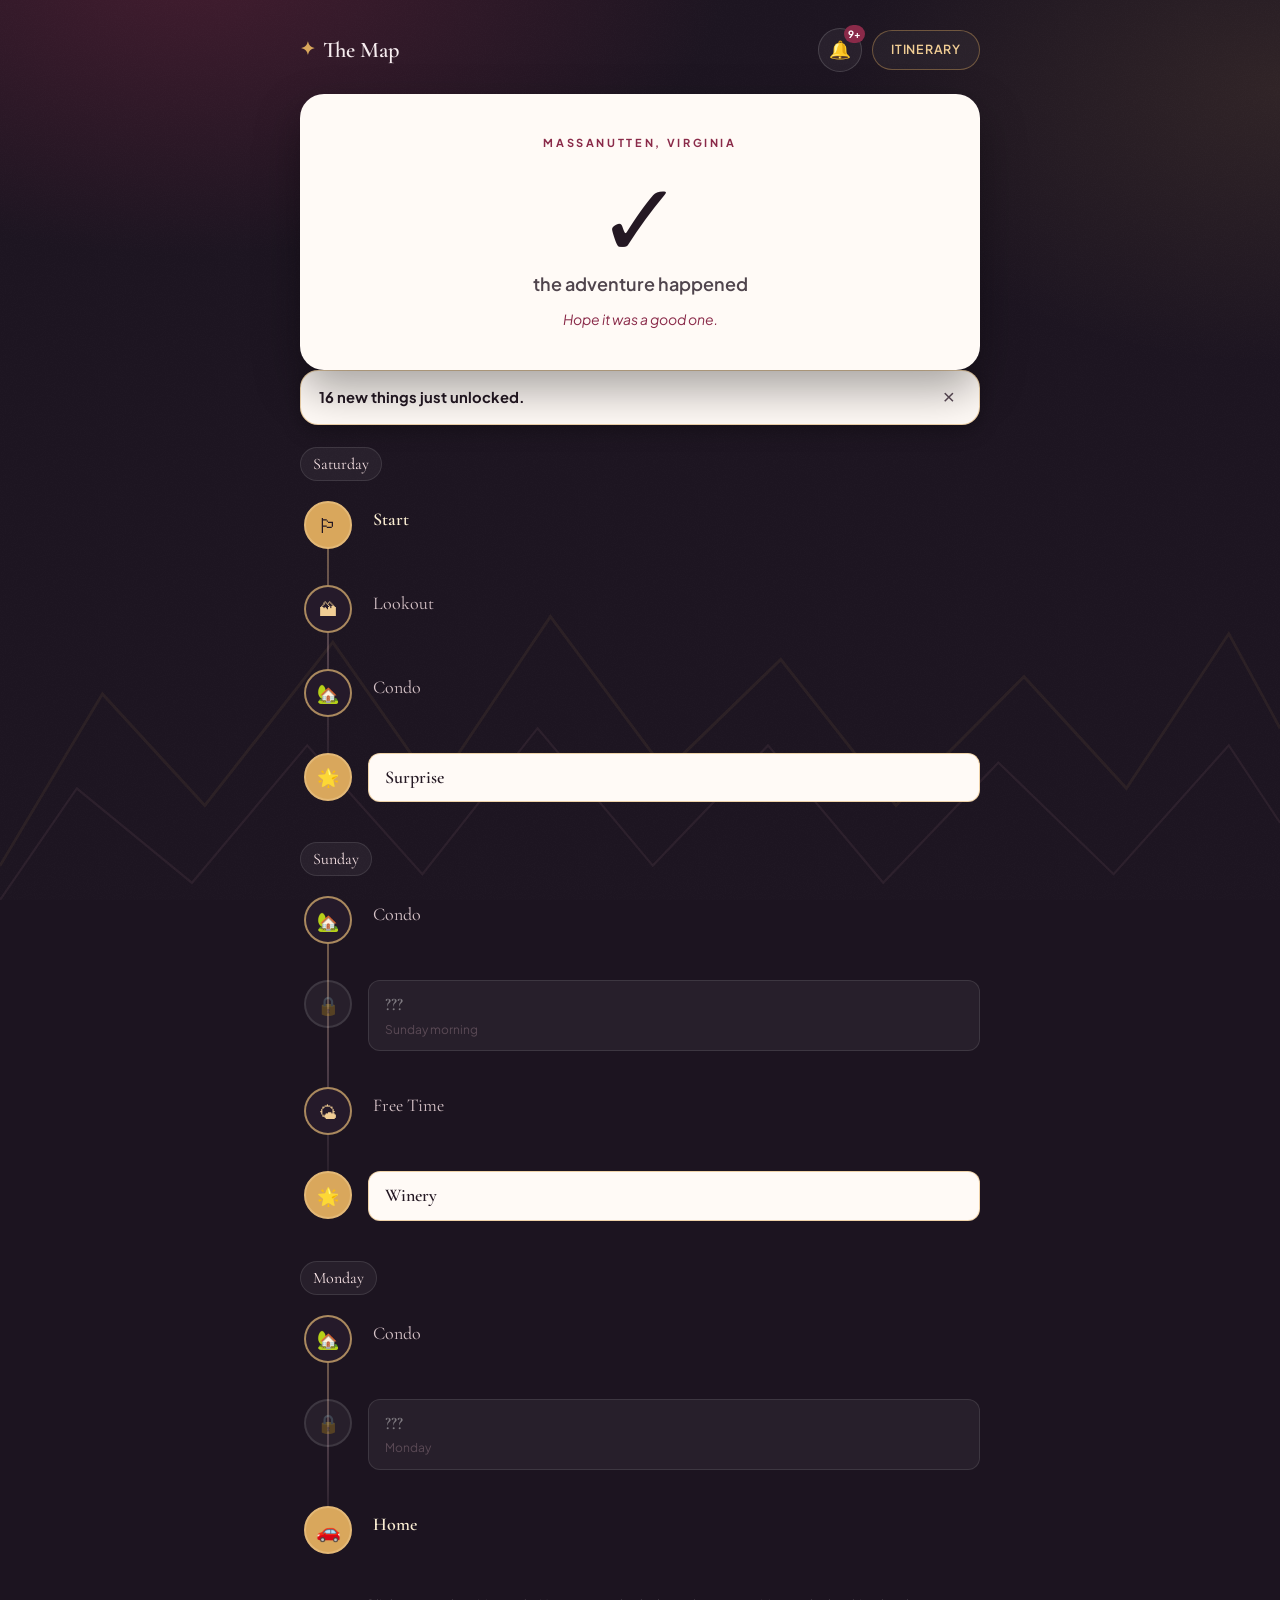
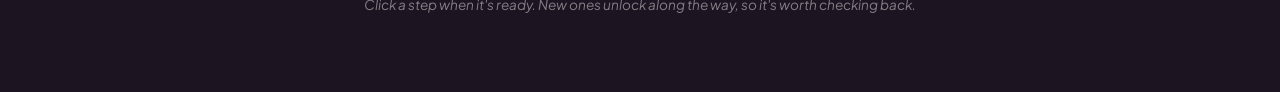
==== index.html @ 8932f774 "init" ====
<!DOCTYPE html>
<html lang="en">
<head>
<meta charset="UTF-8" />
<meta name="viewport" content="width=device-width, initial-scale=1.0" />
<title>Massanutten — The Map</title>
<meta name="description" content="A little adventure, planned just for us." />

<!--
  The map below is built with Tailwind-style utility classes (see
  tailwind-lite.css for why this is a hand-compiled static file
  rather than the Tailwind CDN script — short version: no external
  runtime dependency on a site that has to work the moment he opens
  it, offline or on bad hotel wifi).
-->
<link rel="stylesheet" href="tailwind-lite.css" />
<link rel="stylesheet" href="styles.css" />
</head>
<body class="font-sans">

  <!-- subtle low-opacity mountain line-art watermark, purely decorative -->
  <div class="fixed inset-x-0 bottom-0 h-[42vh] pointer-events-none opacity-[0.08] z-0" aria-hidden="true">
    <svg viewBox="0 0 1000 220" preserveAspectRatio="none" class="w-full h-full">
      <polyline points="0,200 80,100 160,165 260,70 340,155 430,55 520,145 610,80 700,165 800,90 880,155 960,65 1000,120" fill="none" stroke="#D9A75C" stroke-width="2"/>
      <polyline points="0,220 60,155 150,210 240,130 330,205 420,120 510,200 600,130 690,210 780,140 870,205 960,130 1000,175" fill="none" stroke="#E2A2AD" stroke-width="1.5"/>
    </svg>
  </div>

  <div class="wrap">

    <div class="topbar">
      <div class="brand"><span class="compass">✦</span> The Map</div>
      <div class="topbar-actions">
        <button class="notif-bell" id="notif-bell" type="button" aria-label="New letters">
          🔔<span class="notif-bell-count hidden" id="notif-bell-count">0</span>
        </button>
        <a href="itinerary.html" class="nav-link" id="itin-nav-link">Itinerary</a>
      </div>
    </div>

    <!-- Countdown header -->
    <div class="relative z-10 rounded-3xl bg-card text-ink shadow-[0_20px_45px_rgba(0,0,0,0.35)] px-6 py-8 sm:px-10 sm:py-10 mb-8 text-center">
      <div class="text-[11px] font-bold uppercase tracking-[0.24em] text-wine-500">Massanutten, Virginia</div>
      <div class="font-sans font-extrabold leading-none text-ink mt-3 text-[5.5rem] sm:text-[6.5rem]" id="countdown-number">—</div>
      <div class="text-base sm:text-lg font-semibold text-ink/80 mt-1" id="countdown-label">days</div>
      <div class="text-sm text-wine-500 italic mt-3" id="countdown-sub"></div>
    </div>

    <!-- one-time "something new unlocked" banner -->
    <div class="notif-banner hidden" id="notif-banner" role="button" tabindex="0">
      <span class="notif-banner-text" id="notif-banner-text"></span>
      <button class="notif-banner-close" id="notif-banner-close" type="button" aria-label="Dismiss">&times;</button>
    </div>

    <!-- optional, opt-in browser notifications -- only ever shown after he's already opened something -->
    <div class="notif-prompt hidden" id="notif-prompt">
      <span>Want a nudge when something new unlocks?</span>
      <span class="notif-prompt-actions">
        <button class="notif-enable-btn" id="notif-enable-btn" type="button">Turn on</button>
        <button class="notif-dismiss-btn" id="notif-dismiss-btn" type="button">No thanks</button>
      </span>
    </div>

    <!-- Vertical adventure timeline, rendered by app.js -->
    <div id="map-container" class="relative z-10">
      <!-- rendered by app.js -->
    </div>

    <p class="footer-note">Click a step when it's ready. New ones unlock along the way, so it's worth checking back.</p>

  </div>

  <div class="modal-overlay" id="modal-overlay">
    <div class="letter-card" id="letter-card"></div>
  </div>

  <script src="config.js"></script>
  <script src="app.js"></script>
  <script>
    // reflect itinerary lock state on the nav link
    document.addEventListener("DOMContentLoaded", function () {
      var link = document.getElementById("itin-nav-link");
      var now = new Date();
      var params = new URLSearchParams(window.location.search);
      var sim = params.get("simDate");
      if (sim) { var d = new Date(sim); if (!isNaN(d.getTime())) now = d; }
      if (now < new Date(CONFIG.itinerary.unlocksAt)) {
        link.classList.add("disabled");
        link.setAttribute("aria-disabled", "true");
      }
    });
  </script>
</body>
</html>
---- styles.css ----
/* ============================================================
   MASSANUTTEN ADVENTURE — STYLES
   Dark romantic canvas + crisp white cards. The vertical timeline
   itself is built with Tailwind utility classes (see app.js /
   index.html); this file covers everything Tailwind's CDN build
   doesn't reach: fonts, the page canvas, the letter modal, and the
   itinerary page.
   ============================================================ */

@import url('https://fonts.googleapis.com/css2?family=Cormorant+Garamond:ital,wght@0,500;0,600;0,700;1,500&family=Plus+Jakarta+Sans:wght@400;500;600;700;800&display=swap');

:root {
  /* canvas */
  --canvas: #1c1420;
  --canvas-soft: #251a2a;
  --canvas-line: rgba(255,255,255,0.09);

  /* cards */
  --card: #fffaf6;
  --card-dim: #f6ece6;
  --ink: #241823;
  --ink-soft: #5b4a56;

  /* accents */
  --wine: #8a2a49;
  --wine-dk: #5e1c33;
  --rose: #e2a2ad;
  --gold: #d9a75c;
  --gold-soft: #f0cd94;

  --shadow-soft: 0 6px 20px rgba(0,0,0,0.28);
  --shadow-lift: 0 18px 40px rgba(0,0,0,0.45);
  --radius-md: 14px;
  --radius-lg: 20px;
  --serif-display: 'Cormorant Garamond', Georgia, serif;
  --sans-body: 'Plus Jakarta Sans', -apple-system, BlinkMacSystemFont, 'Segoe UI', sans-serif;
}

* { box-sizing: border-box; }
html { scroll-behavior: smooth; }

body {
  margin: 0;
  min-height: 100vh;
  font-family: var(--sans-body);
  color: #efe6ea;
  background:
    radial-gradient(ellipse 900px 500px at 15% -5%, rgba(138,42,73,0.35), transparent 60%),
    radial-gradient(ellipse 800px 500px at 100% 10%, rgba(217,167,92,0.10), transparent 55%),
    var(--canvas);
  background-attachment: fixed;
  line-height: 1.55;
  -webkit-font-smoothing: antialiased;
}

/* faint grain, works fine over a dark canvas too */
body::before {
  content: "";
  position: fixed;
  inset: 0;
  pointer-events: none;
  z-index: 0;
  opacity: 0.5;
  background-image:
    url("data:image/svg+xml,%3Csvg xmlns='http://www.w3.org/2000/svg' width='120' height='120'%3E%3Cfilter id='n'%3E%3CfeTurbulence type='fractalNoise' baseFrequency='0.9' numOctaves='2' stitchTiles='stitch'/%3E%3CfeColorMatrix type='saturate' values='0'/%3E%3C/filter%3E%3Crect width='100%25' height='100%25' filter='url(%23n)' opacity='0.05'/%3E%3C/svg%3E");
}

.wrap {
  position: relative;
  z-index: 1;
  max-width: 720px;
  margin: 0 auto;
  padding: 28px 20px 64px;
}

h1, h2, h3, h4 {
  font-family: var(--serif-display);
  margin: 0 0 0.4em;
  font-weight: 600;
  letter-spacing: 0.01em;
}

a { color: var(--gold); }

/* ---------------- TOP BAR ---------------- */
.topbar {
  display: flex;
  align-items: center;
  justify-content: space-between;
  gap: 12px;
  margin-bottom: 22px;
  flex-wrap: wrap;
}

.brand {
  font-family: var(--serif-display);
  font-size: 1.4rem;
  font-weight: 600;
  color: #f6ecef;
  display: flex;
  align-items: center;
  gap: 8px;
}
.brand .compass { font-size: 1.1rem; color: var(--gold); }

.topbar-actions {
  display: flex;
  align-items: center;
  gap: 10px;
}

/* ---------------- NOTIFICATIONS ---------------- */
.notif-bell {
  position: relative;
  width: 44px;
  height: 44px;
  border-radius: 999px;
  border: 1px solid rgba(255,255,255,0.15);
  background: rgba(255,255,255,0.05);
  color: #f7e2e5;
  font-size: 1.1rem;
  display: flex;
  align-items: center;
  justify-content: center;
  cursor: pointer;
  transition: background 0.2s ease, transform 0.15s ease;
}
.notif-bell:hover { background: rgba(255,255,255,0.12); }
.notif-bell:active { transform: scale(0.94); }

.notif-bell-count {
  position: absolute;
  top: -4px;
  right: -4px;
  min-width: 18px;
  height: 18px;
  padding: 0 4px;
  border-radius: 999px;
  background: var(--wine);
  color: #fff;
  font-size: 10px;
  font-weight: 700;
  font-family: var(--sans-body);
  display: flex;
  align-items: center;
  justify-content: center;
}
.notif-bell-count.hidden { display: none; }

.notif-banner {
  display: flex;
  align-items: center;
  justify-content: space-between;
  gap: 14px;
  border-radius: 18px;
  border: 1px solid rgba(217,167,92,0.5);
  background: var(--card);
  color: var(--ink);
  padding: 14px 18px;
  margin-bottom: 22px;
  cursor: pointer;
  box-shadow: var(--shadow-soft);
  transition: transform 0.15s ease;
}
.notif-banner:hover { transform: translateY(-1px); }
.notif-banner.hidden { display: none; }

.notif-banner-text { font-size: 0.92rem; font-weight: 700; }

.notif-banner-close {
  background: none;
  border: none;
  font-size: 1.3rem;
  color: var(--ink-soft);
  cursor: pointer;
  line-height: 1;
  padding: 2px 6px;
  flex-shrink: 0;
}
.notif-banner-close:hover { color: var(--ink); }

.notif-prompt {
  display: flex;
  align-items: center;
  justify-content: space-between;
  gap: 12px;
  flex-wrap: wrap;
  font-size: 0.78rem;
  color: rgba(247,226,229,0.7);
  border: 1px solid rgba(255,255,255,0.1);
  border-radius: 999px;
  padding: 9px 18px;
  margin-bottom: 22px;
}
.notif-prompt.hidden { display: none; }

.notif-prompt-actions { display: flex; gap: 14px; }
.notif-prompt-actions button {
  background: none;
  border: none;
  cursor: pointer;
  font-family: var(--sans-body);
  font-weight: 700;
  font-size: 0.78rem;
  padding: 0;
}
.notif-enable-btn { color: var(--gold); }
.notif-enable-btn:hover { color: var(--gold-soft); }
.notif-dismiss-btn { color: rgba(247,226,229,0.5); }
.notif-dismiss-btn:hover { color: rgba(247,226,229,0.8); }

.new-badge {
  display: inline-block;
  font-size: 9px;
  font-weight: 800;
  letter-spacing: 0.06em;
  color: #fff;
  background: var(--wine);
  padding: 2px 7px;
  border-radius: 999px;
  margin-left: 6px;
  vertical-align: middle;
  transform: translateY(-1px);
}

.locked-caps {
  display: block;
  font-weight: 800;
  letter-spacing: 0.08em;
  text-transform: uppercase;
  color: var(--wine);
  font-size: 0.78rem;
  margin-bottom: 6px;
}

.nav-link {
  font-family: var(--sans-body);
  font-size: 0.78rem;
  font-weight: 600;
  letter-spacing: 0.06em;
  text-transform: uppercase;
  text-decoration: none;
  color: var(--gold-soft);
  border: 1px solid rgba(217,167,92,0.4);
  padding: 9px 18px;
  border-radius: 999px;
  transition: all 0.2s ease;
  background: rgba(255,255,255,0.04);
}
.nav-link:hover { background: var(--gold); color: var(--ink); border-color: var(--gold); }
.nav-link.disabled {
  opacity: 0.4;
  pointer-events: none;
  border-color: rgba(255,255,255,0.15);
  color: rgba(255,255,255,0.4);
}

/* ---------------- FOOTER NOTE ---------------- */
.footer-note {
  text-align: center;
  font-size: 0.85rem;
  color: rgba(239,230,234,0.5);
  margin-top: 36px;
  font-style: italic;
}

/* ---------------- LETTER MODAL ---------------- */
.modal-overlay {
  position: fixed;
  inset: 0;
  background: rgba(15, 9, 14, 0.72);
  backdrop-filter: blur(2px);
  display: flex;
  align-items: center;
  justify-content: center;
  padding: 20px;
  z-index: 50;
  opacity: 0;
  pointer-events: none;
  transition: opacity 0.25s ease;
}
.modal-overlay.active { opacity: 1; pointer-events: auto; }

.letter-card {
  background: var(--card);
  border-radius: var(--radius-lg);
  max-width: 540px;
  width: 100%;
  max-height: 85vh;
  overflow-y: auto;
  padding: 34px 30px;
  box-shadow: var(--shadow-lift);
  position: relative;
  transform: translateY(18px) scale(0.98);
  transition: transform 0.3s cubic-bezier(.2,.9,.3,1.1);
  color: var(--ink);
}
.modal-overlay.active .letter-card { transform: translateY(0) scale(1); }

.letter-close {
  position: absolute;
  top: 14px;
  right: 16px;
  background: rgba(36,24,35,0.06);
  border: none;
  width: 32px;
  height: 32px;
  border-radius: 50%;
  font-size: 1.3rem;
  color: var(--ink-soft);
  cursor: pointer;
  line-height: 1;
  display: flex;
  align-items: center;
  justify-content: center;
  transition: background 0.15s ease, color 0.15s ease;
}
.letter-close:hover { background: var(--wine); color: #fff; }

.letter-kicker {
  text-transform: uppercase;
  font-size: 0.72rem;
  font-weight: 700;
  letter-spacing: 0.14em;
  color: var(--wine);
  margin-bottom: 8px;
}
.letter-title {
  font-size: 1.75rem;
  margin-bottom: 18px;
  color: var(--ink);
}
.letter-body p {
  margin: 0 0 1em;
  font-size: 1.03rem;
  color: #3a2c37;
}
.letter-body p:last-child { margin-bottom: 0; }

/* decision styling */
.decision-flag {
  display: inline-block;
  background: var(--wine);
  color: #fdf1f3;
  font-size: 0.7rem;
  font-weight: 700;
  letter-spacing: 0.12em;
  padding: 5px 14px;
  border-radius: 999px;
  margin-bottom: 14px;
}
.deadline-line {
  font-size: 0.88rem;
  color: var(--wine);
  margin-bottom: 18px;
  font-weight: 700;
}
.deadline-line.expired { color: var(--ink-soft); }

.choice-row {
  display: flex;
  gap: 14px;
  margin: 20px 0 6px;
  flex-wrap: wrap;
}
.choice-btn {
  flex: 1;
  min-width: 120px;
  font-family: var(--serif-display);
  font-weight: 600;
  font-size: 1.2rem;
  letter-spacing: 0.05em;
  padding: 18px 10px;
  border: 2px solid var(--wine);
  background: transparent;
  color: var(--wine);
  border-radius: var(--radius-md);
  cursor: pointer;
  transition: transform 0.12s ease, box-shadow 0.12s ease, background 0.2s ease, color 0.2s ease;
}
.choice-btn:hover { background: var(--wine); color: #fff; transform: translateY(-2px); box-shadow: 0 10px 22px rgba(0,0,0,0.28); }
.choice-btn:active { transform: translateY(0) scale(0.96); box-shadow: 0 4px 10px rgba(0,0,0,0.22); }

.locked-choice-box {
  margin-top: 18px;
  padding: 16px 18px;
  background: rgba(217,167,92,0.14);
  border: 1px solid var(--gold);
  border-radius: var(--radius-md);
  font-size: 0.95rem;
  color: #3a2c37;
}
.locked-choice-box strong { color: var(--wine); }

.useless-stamp {
  display: inline-block;
  transform: rotate(-4deg);
  border: 2px solid var(--ink-soft);
  color: var(--ink-soft);
  padding: 4px 10px;
  font-size: 0.7rem;
  font-weight: 700;
  letter-spacing: 0.12em;
  text-transform: uppercase;
  border-radius: 6px;
  margin-bottom: 14px;
}

/* ---------------- ITINERARY PAGE ---------------- */
.itin-lock-screen {
  text-align: center;
  padding: 60px 24px;
  background: var(--card);
  color: var(--ink);
  border-radius: var(--radius-lg);
  box-shadow: var(--shadow-soft);
}
.itin-lock-screen h2 { color: var(--ink); }
.itin-lock-screen p { color: var(--ink-soft); }
.itin-lock-screen .icon { font-size: 2.2rem; margin-bottom: 10px; }

.day-block {
  margin-bottom: 24px;
  background: var(--card);
  border-radius: var(--radius-lg);
  padding: 22px 22px 8px;
  box-shadow: var(--shadow-soft);
}
.day-block h3 {
  display: flex;
  align-items: baseline;
  gap: 10px;
  margin-bottom: 14px;
  color: var(--ink);
}
.day-block h3 .date-sub {
  font-family: var(--sans-body);
  font-size: 0.75rem;
  font-weight: 700;
  color: var(--wine);
  letter-spacing: 0.08em;
  text-transform: uppercase;
}

.itin-item {
  display: flex;
  align-items: flex-start;
  gap: 12px;
  padding: 13px 4px;
  border-bottom: 1px solid rgba(36,24,35,0.08);
}
.itin-item:last-child { border-bottom: none; }

.itin-icon {
  width: 26px;
  flex-shrink: 0;
  text-align: center;
  font-size: 1.05rem;
  margin-top: 2px;
}

.itin-text .itin-label {
  font-weight: 700;
  color: var(--ink);
}
.itin-text .itin-detail {
  font-size: 0.89rem;
  color: var(--ink-soft);
  margin-top: 2px;
}
.itin-item.locked .itin-label { color: var(--ink-soft); }
.itin-item.locked .itin-detail { font-style: italic; }
.itin-item.chosen .itin-label { color: var(--wine); }
.itin-item.revealed .itin-label { color: var(--wine-dk); }
.itin-item.completed .itin-label { color: #3d6b4f; }
.itin-item.completed { opacity: 0.85; }

.chip {
  font-size: 0.64rem;
  font-weight: 700;
  letter-spacing: 0.08em;
  text-transform: uppercase;
  padding: 2px 9px;
  border-radius: 999px;
  margin-left: 8px;
  vertical-align: middle;
}
.chip.locked { background: rgba(91,74,86,0.14); color: var(--ink-soft); }
.chip.chosen { background: rgba(138,42,73,0.12); color: var(--wine); }
.chip.revealed { background: rgba(94,28,51,0.14); color: var(--wine-dk); }
.chip.completed { background: rgba(61,107,79,0.14); color: #3d6b4f; }

/* ---------------- ADMIN PANEL ---------------- */
.admin-panel {
  margin-top: 40px;
  padding: 16px 18px;
  background: rgba(0,0,0,0.35);
  color: #f0e6ea;
  border: 1px solid rgba(255,255,255,0.1);
  border-radius: var(--radius-md);
  font-family: monospace;
  font-size: 0.8rem;
  white-space: pre-wrap;
}
.admin-panel h4 { color: var(--gold-soft); margin-bottom: 8px; }

/* ---------------- RESPONSIVE ---------------- */
@media (max-width: 640px) {
  .letter-card { padding: 28px 20px; }
}
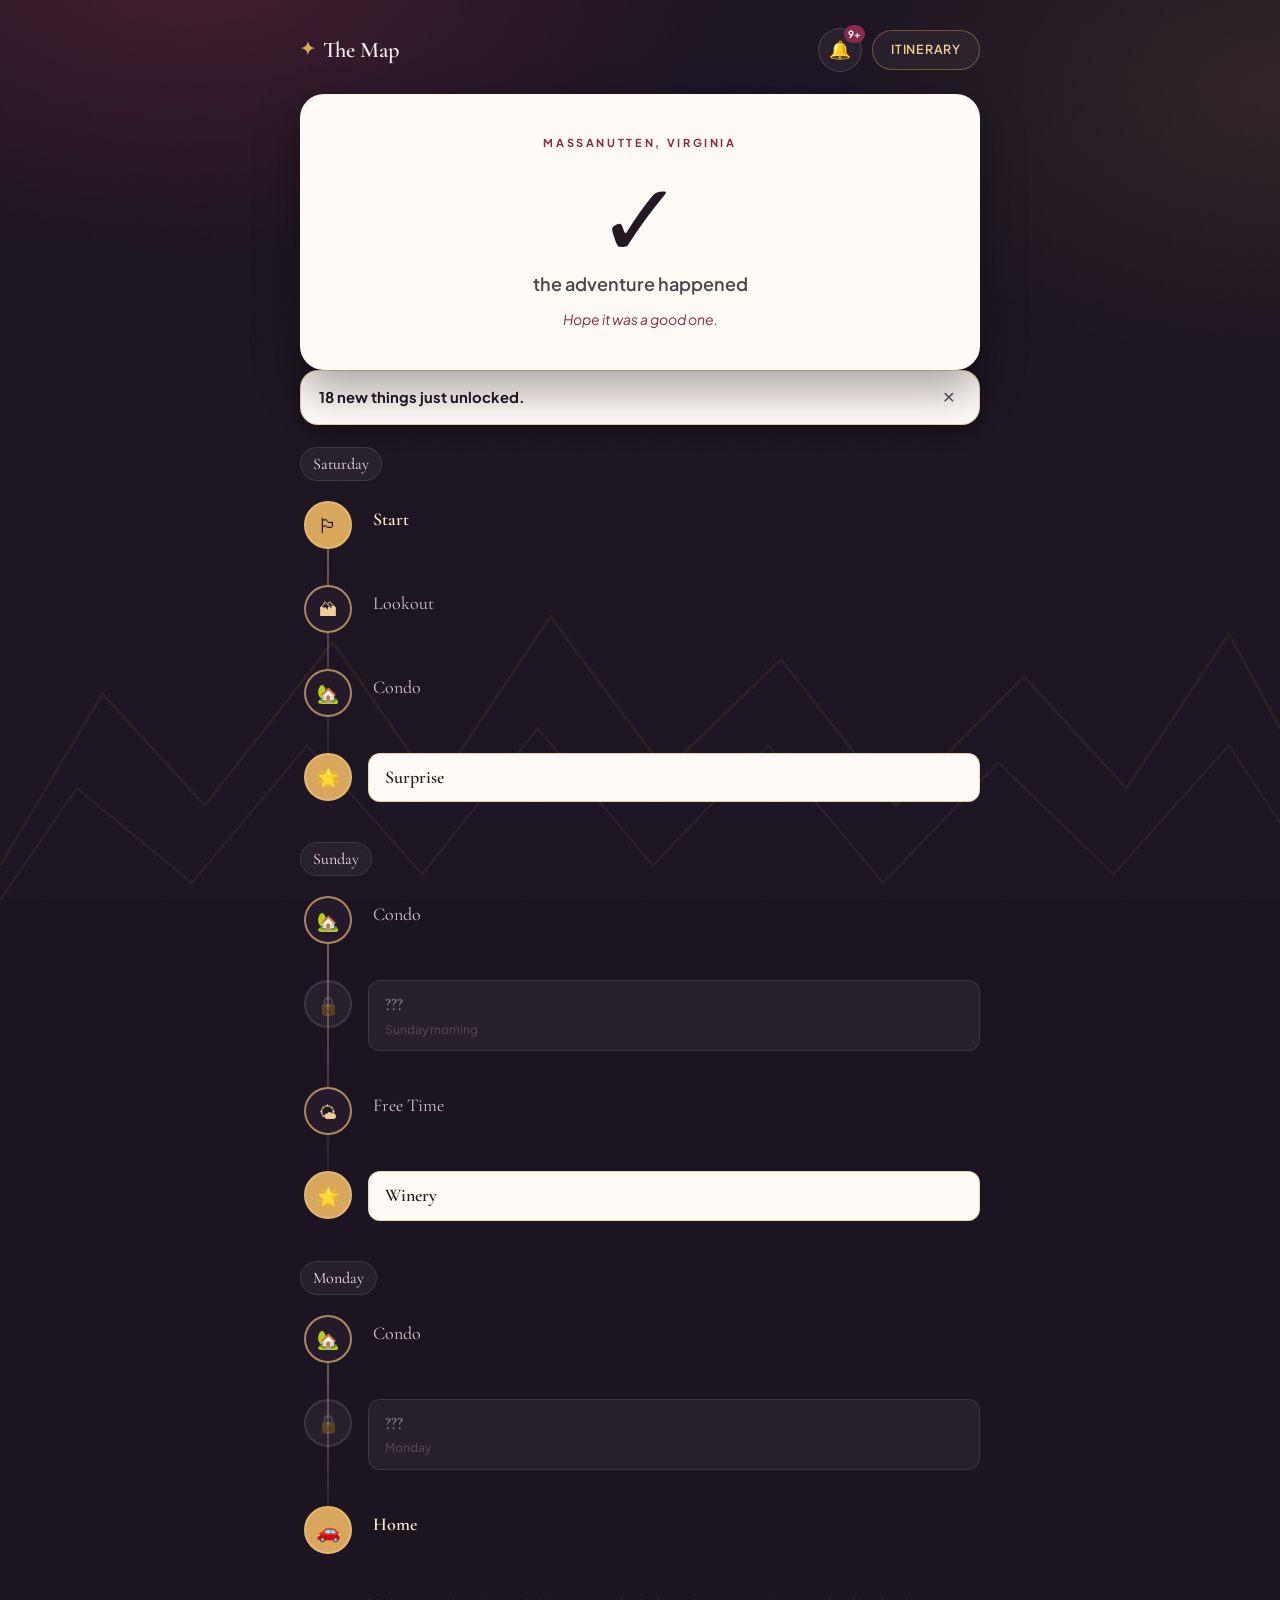
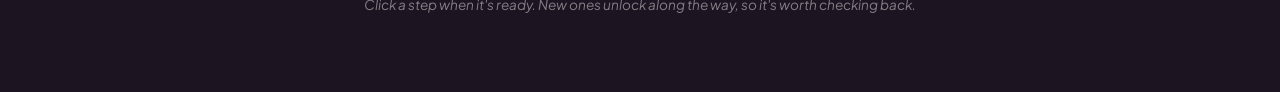
==== commit 030540e4: "Fix unlock times to use a fixed Eastern timezone instead of each device's own clock" ====
--- a/index.html
+++ b/index.html
@@ -78,13 +78,22 @@
   <script src="app.js"></script>
   <script>
     // reflect itinerary lock state on the nav link
+    // (uses the same fixed-timezone date parsing as app.js's parseDate —
+    // anchoring to CONFIG.timezoneOffsetHours instead of the device's own
+    // timezone keeps unlock times in sync across every visitor's device)
+    function parseConfigDate(str) {
+      var m = String(str).match(/^(\d{4})-(\d{2})-(\d{2})T(\d{2}):(\d{2})(?::(\d{2}))?$/);
+      if (!m) return new Date(str);
+      var offsetHours = (typeof CONFIG !== "undefined" && typeof CONFIG.timezoneOffsetHours === "number") ? CONFIG.timezoneOffsetHours : 4;
+      return new Date(Date.UTC(Number(m[1]), Number(m[2]) - 1, Number(m[3]), Number(m[4]), Number(m[5]), Number(m[6] || 0)) + offsetHours * 60 * 60 * 1000);
+    }
     document.addEventListener("DOMContentLoaded", function () {
       var link = document.getElementById("itin-nav-link");
       var now = new Date();
       var params = new URLSearchParams(window.location.search);
       var sim = params.get("simDate");
-      if (sim) { var d = new Date(sim); if (!isNaN(d.getTime())) now = d; }
-      if (now < new Date(CONFIG.itinerary.unlocksAt)) {
+      if (sim) { var d = parseConfigDate(sim); if (!isNaN(d.getTime())) now = d; }
+      if (now < parseConfigDate(CONFIG.itinerary.unlocksAt)) {
         link.classList.add("disabled");
         link.setAttribute("aria-disabled", "true");
       }
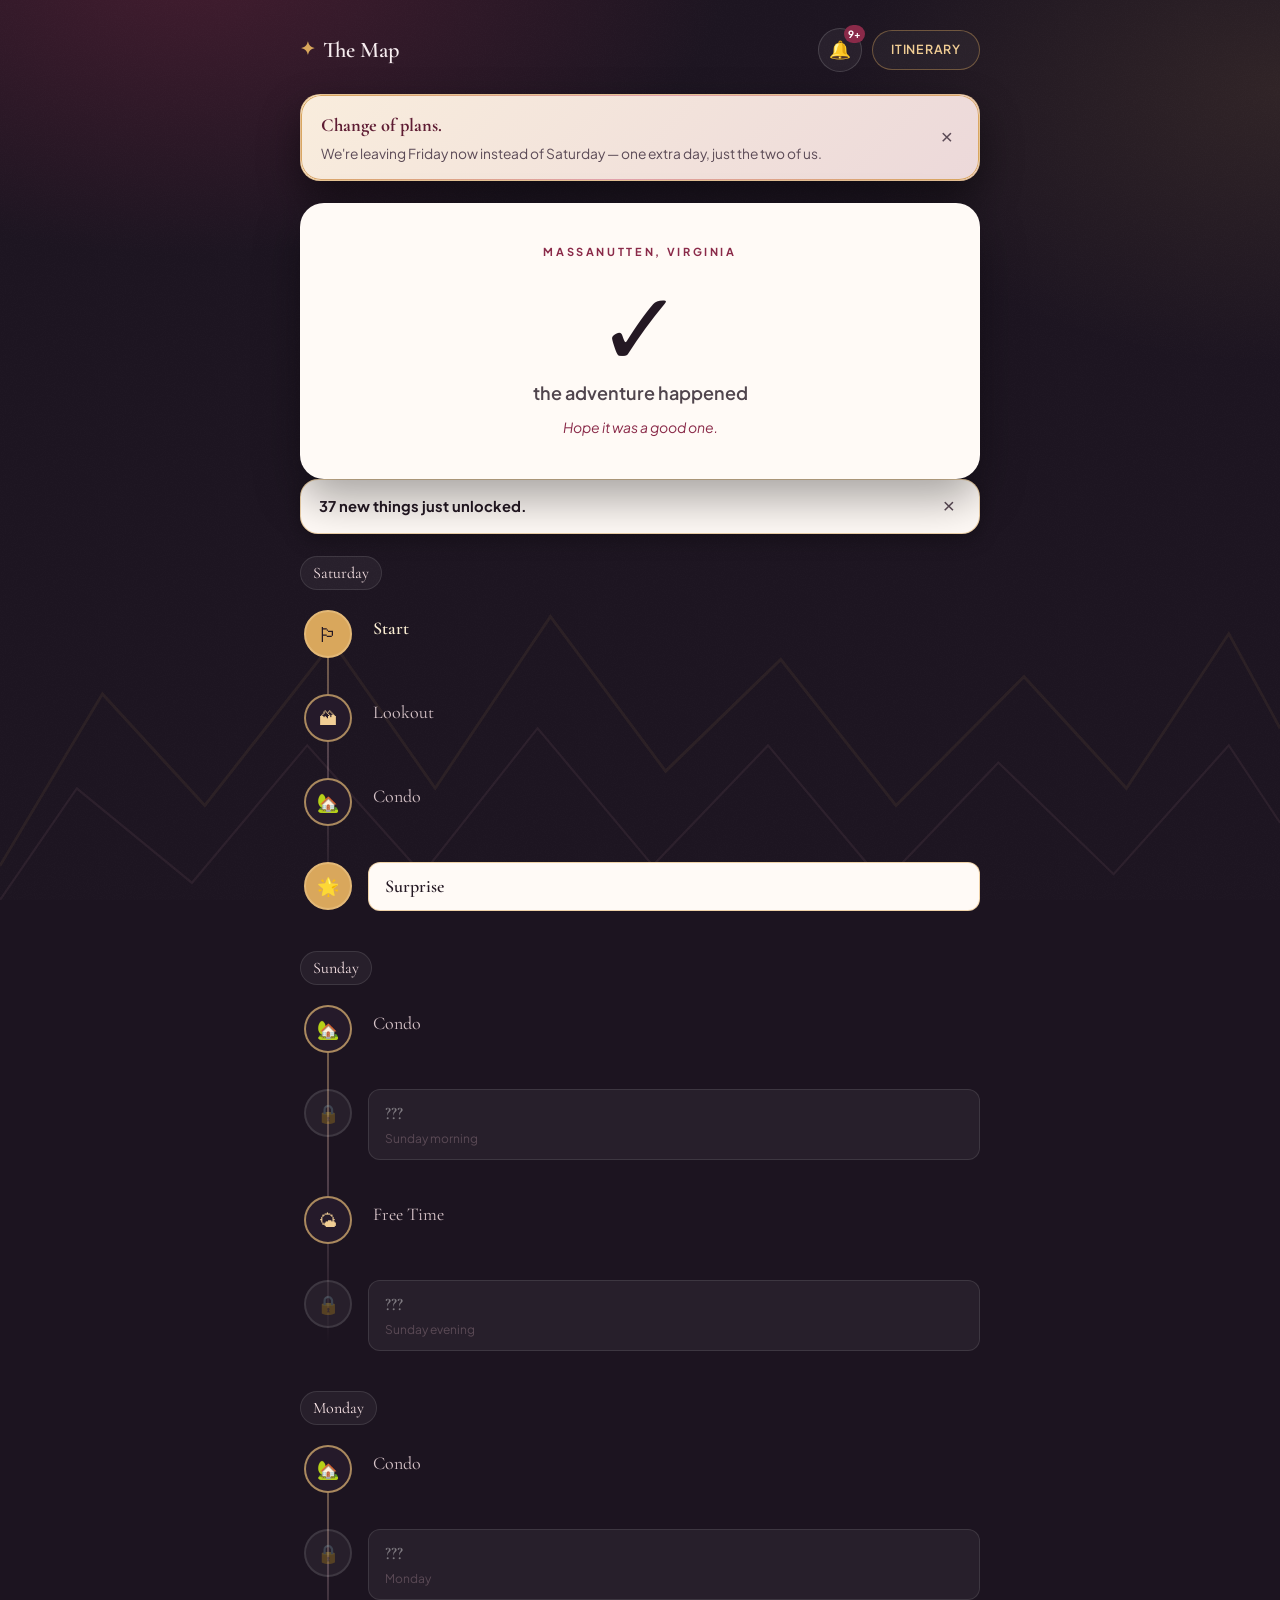
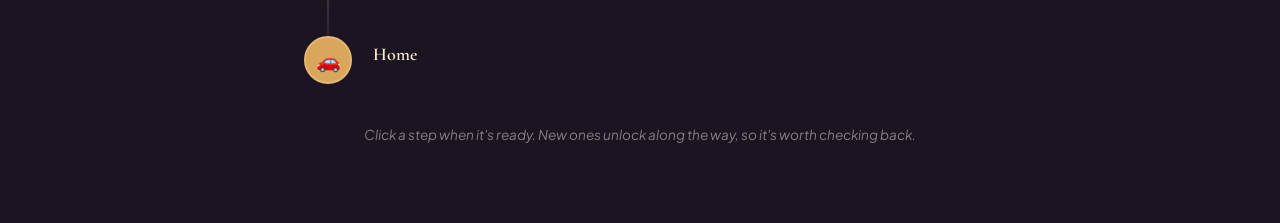
==== commit 2439e662: "Add confetti banner announcing Friday departure change" ====
--- a/index.html
+++ b/index.html
@@ -37,6 +37,17 @@
         <a href="itinerary.html" class="nav-link" id="itin-nav-link">Itinerary</a>
       </div>
     </div>
+
+    <!-- one-time celebratory banner for a trip-detail change (e.g. new departure day) —
+         config-driven via CONFIG.announcement, shown once ever per id -->
+    <div class="trip-update-banner hidden" id="trip-update-banner" role="button" tabindex="0">
+      <div class="trip-update-text">
+        <span class="trip-update-title" id="trip-update-title"></span>
+        <span class="trip-update-message" id="trip-update-message"></span>
+      </div>
+      <button class="trip-update-close" id="trip-update-close" type="button" aria-label="Dismiss">&times;</button>
+    </div>
+    <div class="confetti-layer" id="confetti-layer" aria-hidden="true"></div>
 
     <!-- Countdown header -->
     <div class="relative z-10 rounded-3xl bg-card text-ink shadow-[0_20px_45px_rgba(0,0,0,0.35)] px-6 py-8 sm:px-10 sm:py-10 mb-8 text-center">
--- a/styles.css
+++ b/styles.css
@@ -207,6 +207,87 @@
 .notif-enable-btn { color: var(--gold); }
 .notif-enable-btn:hover { color: var(--gold-soft); }
 .notif-dismiss-btn { color: rgba(247,226,229,0.5); }
+
+/* one-time celebratory announcement banner (e.g. a trip-detail update) —
+   config-driven via CONFIG.announcement, shown once per unique id, then
+   dismissed for good via localStorage */
+.trip-update-banner {
+  position: relative;
+  display: flex;
+  align-items: center;
+  justify-content: space-between;
+  gap: 16px;
+  border-radius: 20px;
+  border: 1px solid rgba(217,167,92,0.55);
+  background: linear-gradient(135deg, rgba(217,167,92,0.16), rgba(138,42,73,0.16)), var(--card);
+  color: var(--ink);
+  padding: 16px 20px;
+  margin-bottom: 22px;
+  cursor: pointer;
+  box-shadow: var(--shadow-lift);
+  overflow: hidden;
+}
+.trip-update-banner.hidden { display: none; }
+.trip-update-banner::before {
+  content: "";
+  position: absolute;
+  inset: 0;
+  border-radius: inherit;
+  padding: 1px;
+  background: linear-gradient(120deg, var(--gold), var(--rose), var(--gold));
+  -webkit-mask: linear-gradient(#fff 0 0) content-box, linear-gradient(#fff 0 0);
+  -webkit-mask-composite: xor;
+  mask-composite: exclude;
+  pointer-events: none;
+}
+.trip-update-text { display: flex; flex-direction: column; gap: 3px; }
+.trip-update-title {
+  font-family: var(--serif-display);
+  font-weight: 700;
+  font-size: 1.15rem;
+  color: var(--wine-dk);
+}
+.trip-update-message {
+  font-family: var(--sans-body);
+  font-size: 0.86rem;
+  color: var(--ink-soft);
+}
+.trip-update-close {
+  background: none;
+  border: none;
+  font-size: 1.3rem;
+  color: var(--ink-soft);
+  cursor: pointer;
+  line-height: 1;
+  padding: 2px 6px;
+  flex-shrink: 0;
+}
+.trip-update-close:hover { color: var(--ink); }
+
+.confetti-layer {
+  position: fixed;
+  inset: 0;
+  pointer-events: none;
+  overflow: hidden;
+  z-index: 80;
+}
+.confetti-piece {
+  position: absolute;
+  top: -12px;
+  border-radius: 2px;
+  opacity: 0.9;
+  animation-name: confetti-fall;
+  animation-timing-function: cubic-bezier(0.35, 0.05, 0.6, 0.95);
+  animation-fill-mode: forwards;
+}
+@keyframes confetti-fall {
+  0%   { transform: translateY(0) rotate(0deg); opacity: 1; }
+  85%  { opacity: 1; }
+  100% { transform: translateY(105vh) rotate(560deg); opacity: 0; }
+}
+@media (prefers-reduced-motion: reduce) {
+  .confetti-piece { animation: none; display: none; }
+}
 .notif-dismiss-btn:hover { color: rgba(247,226,229,0.8); }
 
 .new-badge {
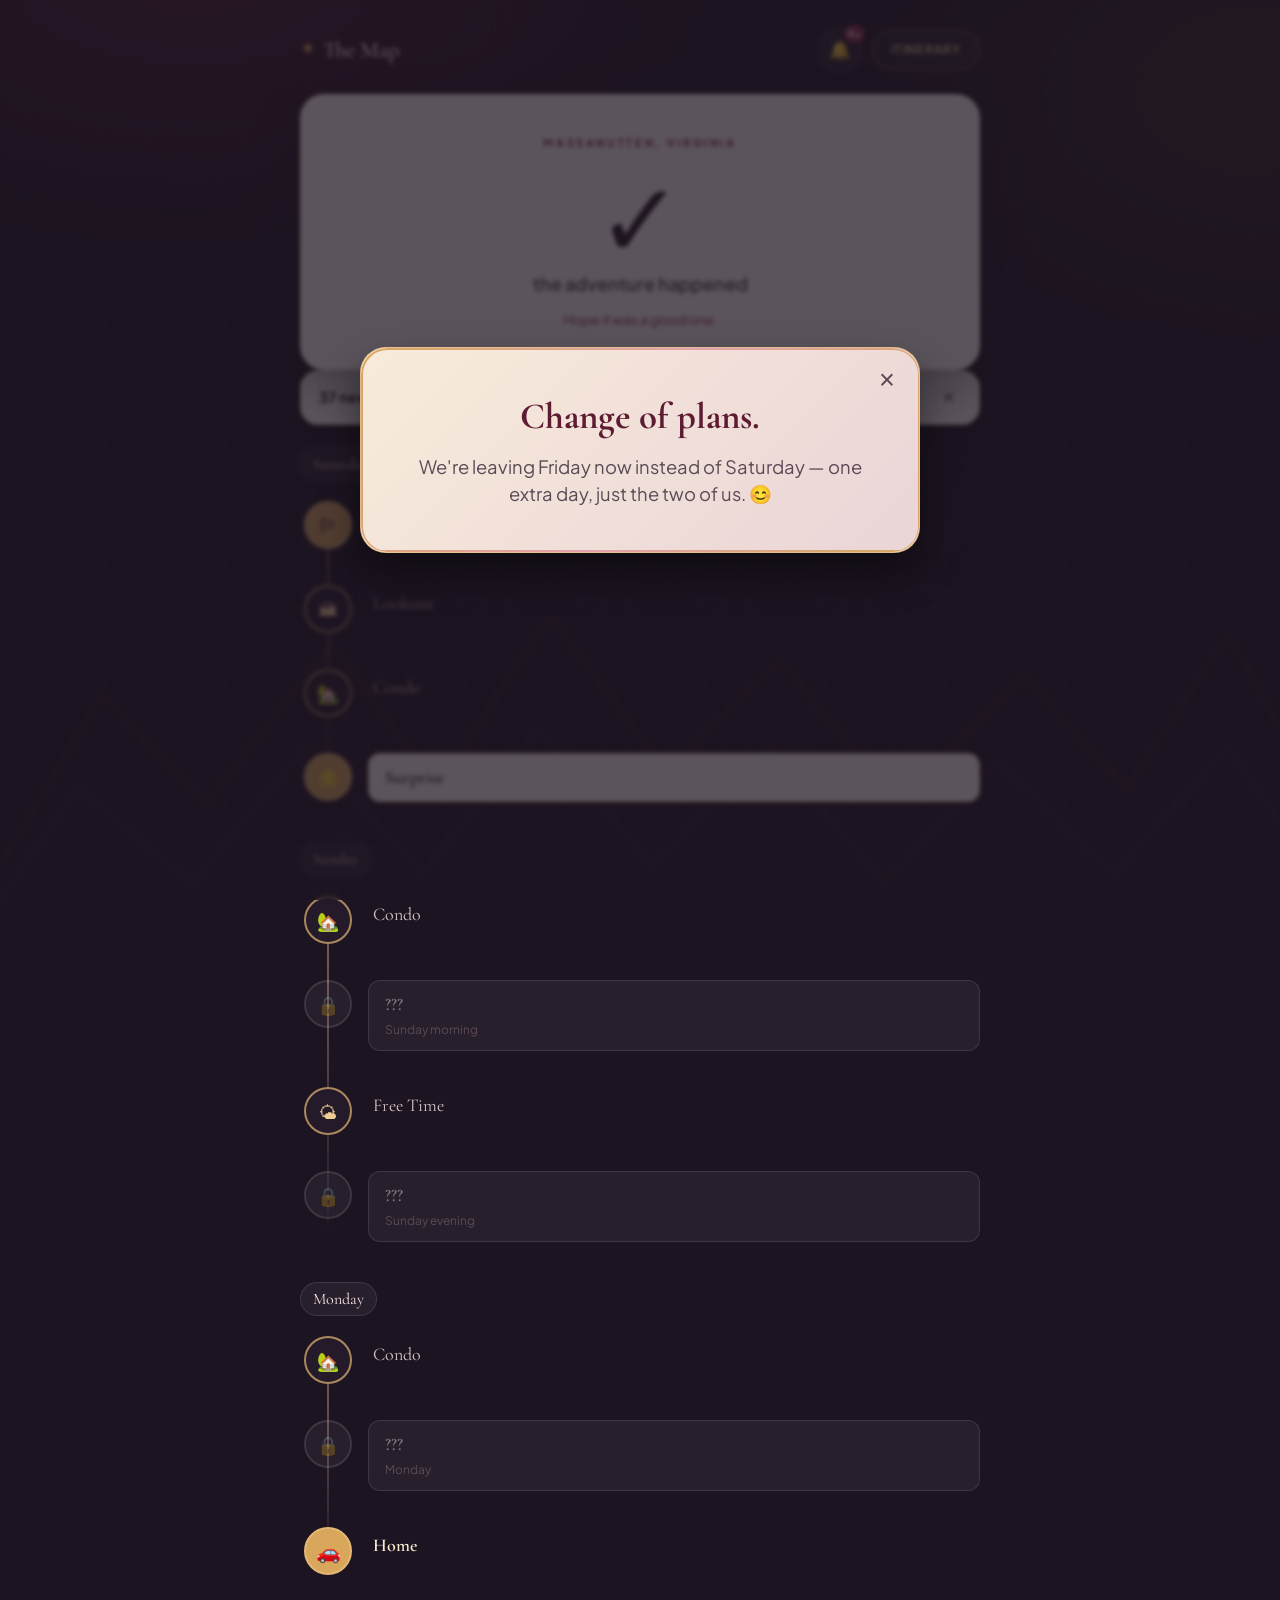
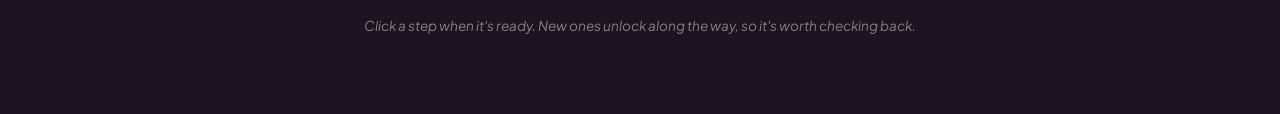
==== commit d79f5b1c: "Make announcement a bigger centered modal, click-outside to dismiss" ====
--- a/index.html
+++ b/index.html
@@ -38,14 +38,17 @@
       </div>
     </div>
 
-    <!-- one-time celebratory banner for a trip-detail change (e.g. new departure day) —
-         config-driven via CONFIG.announcement, shown once ever per id -->
-    <div class="trip-update-banner hidden" id="trip-update-banner" role="button" tabindex="0">
-      <div class="trip-update-text">
-        <span class="trip-update-title" id="trip-update-title"></span>
-        <span class="trip-update-message" id="trip-update-message"></span>
+    <!-- one-time celebratory modal for a trip-detail change (e.g. new departure day) —
+         config-driven via CONFIG.announcement, shown once ever per id.
+         Click the backdrop, press Escape, or use the close button to dismiss. -->
+    <div class="trip-update-overlay hidden" id="trip-update-overlay">
+      <div class="trip-update-banner" id="trip-update-banner" role="dialog" aria-modal="true" aria-labelledby="trip-update-title">
+        <button class="trip-update-close" id="trip-update-close" type="button" aria-label="Dismiss">&times;</button>
+        <div class="trip-update-text">
+          <span class="trip-update-title" id="trip-update-title"></span>
+          <span class="trip-update-message" id="trip-update-message"></span>
+        </div>
       </div>
-      <button class="trip-update-close" id="trip-update-close" type="button" aria-label="Dismiss">&times;</button>
     </div>
     <div class="confetti-layer" id="confetti-layer" aria-hidden="true"></div>
 
--- a/styles.css
+++ b/styles.css
@@ -208,68 +208,101 @@
 .notif-enable-btn:hover { color: var(--gold-soft); }
 .notif-dismiss-btn { color: rgba(247,226,229,0.5); }
 
-/* one-time celebratory announcement banner (e.g. a trip-detail update) —
+.notif-dismiss-btn:hover { color: rgba(247,226,229,0.8); }
+
+/* one-time celebratory announcement MODAL (e.g. a trip-detail update) —
    config-driven via CONFIG.announcement, shown once per unique id, then
-   dismissed for good via localStorage */
+   dismissed for good via localStorage. Click the backdrop, press Escape,
+   or use the close button to dismiss. */
+.trip-update-overlay {
+  position: fixed;
+  inset: 0;
+  z-index: 90;
+  display: flex;
+  align-items: center;
+  justify-content: center;
+  padding: 24px;
+  background: rgba(28,20,32,0.72);
+  backdrop-filter: blur(2px);
+  animation: trip-update-fade-in 0.25s ease;
+}
+.trip-update-overlay.hidden { display: none; }
+
 .trip-update-banner {
   position: relative;
-  display: flex;
-  align-items: center;
-  justify-content: space-between;
-  gap: 16px;
-  border-radius: 20px;
+  width: 100%;
+  max-width: 560px;
+  border-radius: 26px;
   border: 1px solid rgba(217,167,92,0.55);
-  background: linear-gradient(135deg, rgba(217,167,92,0.16), rgba(138,42,73,0.16)), var(--card);
+  background: linear-gradient(135deg, rgba(217,167,92,0.18), rgba(138,42,73,0.18)), var(--card);
   color: var(--ink);
-  padding: 16px 20px;
-  margin-bottom: 22px;
-  cursor: pointer;
+  padding: 48px 44px 44px;
   box-shadow: var(--shadow-lift);
   overflow: hidden;
-}
-.trip-update-banner.hidden { display: none; }
+  text-align: center;
+  animation: trip-update-pop-in 0.32s cubic-bezier(0.2, 0.8, 0.3, 1.15);
+}
 .trip-update-banner::before {
   content: "";
   position: absolute;
   inset: 0;
   border-radius: inherit;
-  padding: 1px;
+  padding: 1.5px;
   background: linear-gradient(120deg, var(--gold), var(--rose), var(--gold));
   -webkit-mask: linear-gradient(#fff 0 0) content-box, linear-gradient(#fff 0 0);
   -webkit-mask-composite: xor;
   mask-composite: exclude;
   pointer-events: none;
 }
-.trip-update-text { display: flex; flex-direction: column; gap: 3px; }
+.trip-update-text { display: flex; flex-direction: column; gap: 14px; }
 .trip-update-title {
   font-family: var(--serif-display);
   font-weight: 700;
-  font-size: 1.15rem;
+  font-size: 2.3rem;
+  line-height: 1.15;
   color: var(--wine-dk);
 }
 .trip-update-message {
   font-family: var(--sans-body);
-  font-size: 0.86rem;
+  font-size: 1.15rem;
+  line-height: 1.5;
   color: var(--ink-soft);
 }
 .trip-update-close {
+  position: absolute;
+  top: 14px;
+  right: 16px;
   background: none;
   border: none;
-  font-size: 1.3rem;
+  font-size: 1.7rem;
   color: var(--ink-soft);
   cursor: pointer;
   line-height: 1;
-  padding: 2px 6px;
-  flex-shrink: 0;
+  padding: 4px 8px;
+  z-index: 1;
 }
 .trip-update-close:hover { color: var(--ink); }
+
+@keyframes trip-update-fade-in {
+  from { opacity: 0; }
+  to { opacity: 1; }
+}
+@keyframes trip-update-pop-in {
+  from { opacity: 0; transform: scale(0.92) translateY(10px); }
+  to   { opacity: 1; transform: scale(1) translateY(0); }
+}
+@media (max-width: 640px) {
+  .trip-update-banner { padding: 40px 26px 32px; }
+  .trip-update-title { font-size: 1.7rem; }
+  .trip-update-message { font-size: 1rem; }
+}
 
 .confetti-layer {
   position: fixed;
   inset: 0;
   pointer-events: none;
   overflow: hidden;
-  z-index: 80;
+  z-index: 95;
 }
 .confetti-piece {
   position: absolute;
@@ -287,8 +320,8 @@
 }
 @media (prefers-reduced-motion: reduce) {
   .confetti-piece { animation: none; display: none; }
-}
-.notif-dismiss-btn:hover { color: rgba(247,226,229,0.8); }
+  .trip-update-overlay, .trip-update-banner { animation: none; }
+}
 
 .new-badge {
   display: inline-block;
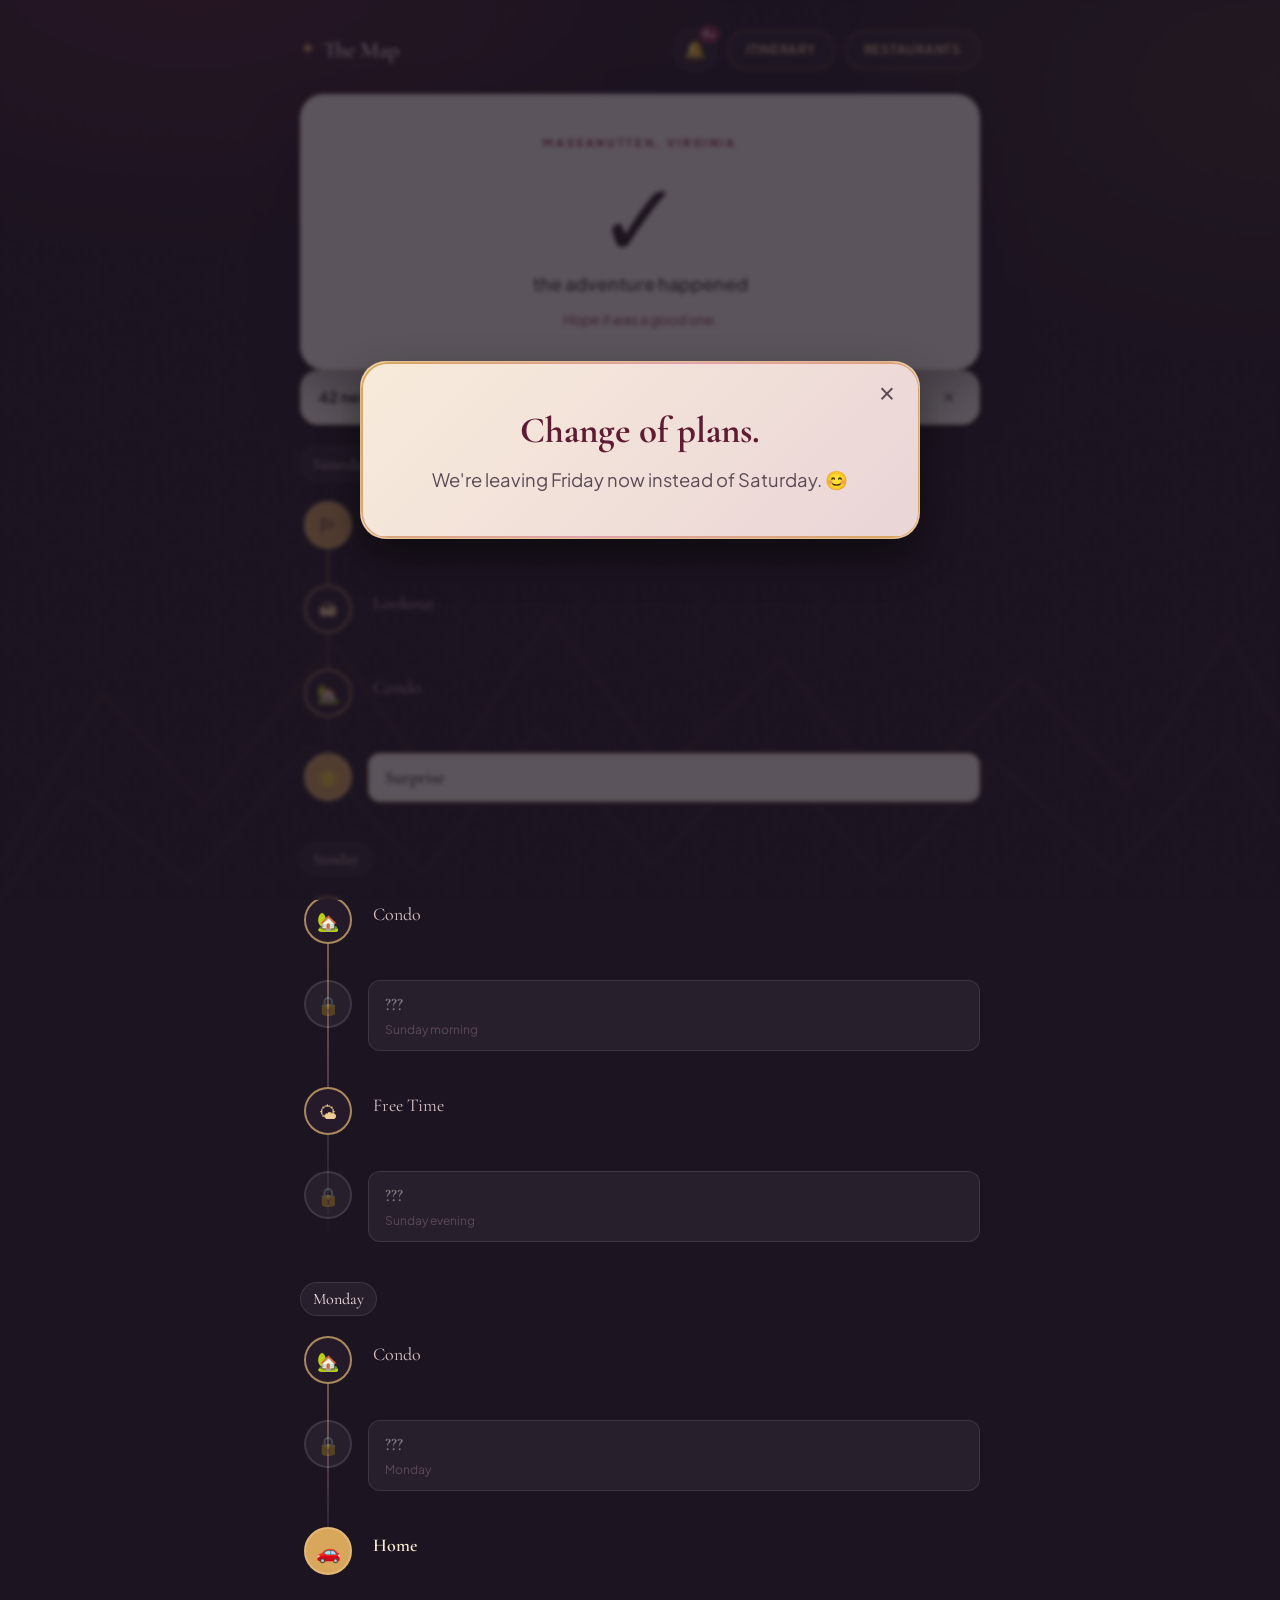
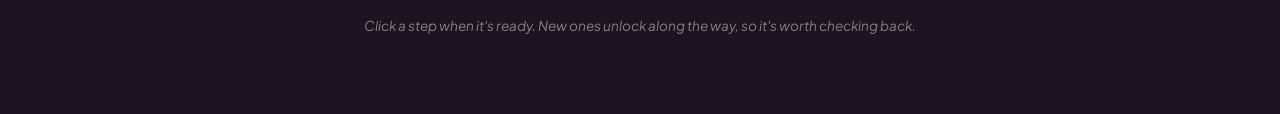
==== commit 3adefb71: "Add riddle letters, packing list letter, and restaurants page with decision wheel" ====
--- a/index.html
+++ b/index.html
@@ -35,6 +35,7 @@
           🔔<span class="notif-bell-count hidden" id="notif-bell-count">0</span>
         </button>
         <a href="itinerary.html" class="nav-link" id="itin-nav-link">Itinerary</a>
+        <a href="restaurants.html" class="nav-link">Restaurants</a>
       </div>
     </div>
 
--- a/styles.css
+++ b/styles.css
@@ -495,6 +495,34 @@
 .choice-btn:hover { background: var(--wine); color: #fff; transform: translateY(-2px); box-shadow: 0 10px 22px rgba(0,0,0,0.28); }
 .choice-btn:active { transform: translateY(0) scale(0.96); box-shadow: 0 4px 10px rgba(0,0,0,0.22); }
 
+.riddle-answer-wrap { margin-top: 20px; }
+.riddle-reveal-btn {
+  font-family: var(--serif-display);
+  font-weight: 600;
+  font-size: 1rem;
+  letter-spacing: 0.04em;
+  padding: 12px 22px;
+  border: 2px solid var(--gold);
+  background: transparent;
+  color: var(--wine-dk);
+  border-radius: var(--radius-md);
+  cursor: pointer;
+  transition: transform 0.12s ease, box-shadow 0.12s ease, background 0.2s ease, color 0.2s ease;
+}
+.riddle-reveal-btn:hover { background: var(--gold); color: var(--ink); transform: translateY(-2px); box-shadow: 0 10px 22px rgba(0,0,0,0.24); }
+.riddle-reveal-btn:active { transform: translateY(0) scale(0.96); }
+.riddle-answer {
+  margin-top: 14px;
+  font-family: var(--serif-display);
+  font-weight: 700;
+  font-size: 1.3rem;
+  color: var(--wine);
+  padding: 12px 16px;
+  background: var(--card-dim);
+  border-radius: var(--radius-md);
+  border: 1px solid rgba(217,167,92,0.35);
+}
+
 .locked-choice-box {
   margin-top: 18px;
   padding: 16px 18px;
@@ -534,44 +562,99 @@
 .itin-lock-screen .icon { font-size: 2.2rem; margin-bottom: 10px; }
 
 .day-block {
-  margin-bottom: 24px;
+  position: relative;
+  margin-bottom: 30px;
   background: var(--card);
   border-radius: var(--radius-lg);
-  padding: 22px 22px 8px;
+  padding: 30px 28px 22px;
   box-shadow: var(--shadow-soft);
-}
-.day-block h3 {
+  border: 1px solid rgba(217,167,92,0.28);
+  overflow: hidden;
+}
+.day-block::before {
+  /* faint corner wash, ties each card back to the parchment/gold palette
+     without competing with the flourish or the text */
+  content: "";
+  position: absolute;
+  top: -40px;
+  right: -40px;
+  width: 140px;
+  height: 140px;
+  border-radius: 50%;
+  background: radial-gradient(circle, rgba(217,167,92,0.14), transparent 70%);
+  pointer-events: none;
+}
+
+.day-head {
+  position: relative;
   display: flex;
   align-items: baseline;
-  gap: 10px;
-  margin-bottom: 14px;
-  color: var(--ink);
-}
-.day-block h3 .date-sub {
+  gap: 14px;
+  margin-bottom: 18px;
+  flex-wrap: wrap;
+}
+.day-flourish {
+  position: absolute;
+  top: -2px;
+  right: 0;
+  width: 128px;
+  height: 44px;
+  color: var(--gold);
+  opacity: 0.8;
+  pointer-events: none;
+}
+.day-name {
+  font-family: var(--serif-display);
+  font-style: italic;
+  font-weight: 700;
+  font-size: 2.1rem;
+  color: var(--wine-dk);
+  line-height: 1;
+}
+.day-date {
   font-family: var(--sans-body);
-  font-size: 0.75rem;
-  font-weight: 700;
-  color: var(--wine);
-  letter-spacing: 0.08em;
+  font-size: 0.74rem;
+  font-weight: 700;
+  color: var(--gold);
+  letter-spacing: 0.16em;
   text-transform: uppercase;
+}
+
+.day-body {
+  display: grid;
+  grid-template-columns: 2px 1fr;
+  gap: 20px;
+}
+.day-divider {
+  background: linear-gradient(180deg, var(--gold), rgba(217,167,92,0.15));
+  border-radius: 2px;
 }
 
 .itin-item {
   display: flex;
   align-items: flex-start;
   gap: 12px;
-  padding: 13px 4px;
+  padding: 11px 0;
   border-bottom: 1px solid rgba(36,24,35,0.08);
 }
 .itin-item:last-child { border-bottom: none; }
 
 .itin-icon {
-  width: 26px;
+  width: 30px;
+  height: 30px;
   flex-shrink: 0;
-  text-align: center;
-  font-size: 1.05rem;
-  margin-top: 2px;
-}
+  display: flex;
+  align-items: center;
+  justify-content: center;
+  font-size: 1.2rem;
+  line-height: 1;
+  border-radius: 50%;
+  background: rgba(217,167,92,0.14);
+}
+.itin-icon-empty { width: 30px; height: 30px; background: none; }
+.itin-item.locked .itin-icon { background: rgba(91,74,86,0.12); }
+.itin-item.revealed .itin-icon,
+.itin-item.chosen .itin-icon { background: rgba(217,167,92,0.22); }
 
 .itin-text .itin-label {
   font-weight: 700;
@@ -582,12 +665,32 @@
   color: var(--ink-soft);
   margin-top: 2px;
 }
+.itin-link {
+  display: inline-block;
+  margin-top: 6px;
+  font-family: var(--sans-body);
+  font-size: 0.78rem;
+  font-weight: 700;
+  color: var(--wine);
+  text-decoration: none;
+  letter-spacing: 0.02em;
+  border-bottom: 1px solid rgba(138,42,73,0.35);
+}
+.itin-link:hover { color: var(--wine-dk); border-bottom-color: var(--wine-dk); }
 .itin-item.locked .itin-label { color: var(--ink-soft); }
 .itin-item.locked .itin-detail { font-style: italic; }
 .itin-item.chosen .itin-label { color: var(--wine); }
 .itin-item.revealed .itin-label { color: var(--wine-dk); }
 .itin-item.completed .itin-label { color: #3d6b4f; }
 .itin-item.completed { opacity: 0.85; }
+
+@media (max-width: 560px) {
+  .day-block { padding: 24px 18px 16px; }
+  .day-name { font-size: 1.7rem; }
+  .day-body { grid-template-columns: 2px 1fr; gap: 14px; }
+  .day-flourish { width: 92px; height: 32px; top: 0; }
+  .itin-icon, .itin-icon-empty { width: 26px; height: 26px; font-size: 1.05rem; }
+}
 
 .chip {
   font-size: 0.64rem;
@@ -622,3 +725,223 @@
 @media (max-width: 640px) {
   .letter-card { padding: 28px 20px; }
 }
+
+/* ============================================================
+   RESTAURANTS PAGE (restaurants.html / restaurants.js)
+   Self-contained section — a categorized list plus a "Spin the
+   Wheel" picker. Fully independent of the itinerary/letters system.
+   ============================================================ */
+.rest-intro {
+  color: #e6d3da;
+  font-size: 0.95rem;
+  margin: 0 0 22px;
+  max-width: 56ch;
+}
+
+.rest-block {
+  position: relative;
+  margin-bottom: 24px;
+  background: var(--card);
+  border-radius: var(--radius-lg);
+  padding: 26px 26px 18px;
+  box-shadow: var(--shadow-soft);
+  border: 1px solid rgba(217,167,92,0.28);
+  overflow: hidden;
+}
+.rest-block::before {
+  content: "";
+  position: absolute;
+  top: -40px;
+  right: -40px;
+  width: 140px;
+  height: 140px;
+  border-radius: 50%;
+  background: radial-gradient(circle, rgba(217,167,92,0.14), transparent 70%);
+  pointer-events: none;
+}
+.rest-block-head {
+  position: relative;
+  margin-bottom: 14px;
+}
+.rest-block-head .day-flourish {
+  position: absolute;
+  top: -6px;
+  right: 0;
+  width: 108px;
+  height: 36px;
+  color: var(--gold);
+  opacity: 0.7;
+  pointer-events: none;
+}
+.rest-category {
+  font-family: var(--serif-display);
+  font-style: italic;
+  font-weight: 700;
+  font-size: 1.5rem;
+  color: var(--wine-dk);
+}
+.rest-items {
+  display: grid;
+  gap: 12px;
+}
+.rest-item {
+  padding: 10px 0;
+  border-bottom: 1px solid rgba(36,24,35,0.08);
+}
+.rest-item:last-child { border-bottom: none; }
+.rest-name { font-weight: 700; color: var(--ink); }
+.rest-desc { font-size: 0.88rem; color: var(--ink-soft); margin-top: 2px; }
+
+.rest-wheel-block {
+  margin-top: 34px;
+  background: var(--card);
+  border-radius: var(--radius-lg);
+  padding: 28px 24px 30px;
+  box-shadow: var(--shadow-soft);
+  border: 1px solid rgba(217,167,92,0.28);
+  text-align: center;
+}
+.rest-wheel-title {
+  font-family: var(--serif-display);
+  font-style: italic;
+  font-weight: 700;
+  font-size: 1.6rem;
+  color: var(--wine-dk);
+}
+.rest-wheel-sub {
+  font-size: 0.85rem;
+  color: var(--ink-soft);
+  margin-top: 4px;
+  margin-bottom: 20px;
+}
+
+.rest-filter-row {
+  display: flex;
+  flex-wrap: wrap;
+  justify-content: center;
+  gap: 8px;
+  margin-bottom: 26px;
+}
+.rest-filter-chip {
+  font-family: var(--sans-body);
+  font-size: 0.78rem;
+  font-weight: 700;
+  letter-spacing: 0.04em;
+  padding: 8px 16px;
+  border-radius: 999px;
+  border: 1.5px solid rgba(138,42,73,0.35);
+  background: transparent;
+  color: var(--wine);
+  cursor: pointer;
+  transition: background 0.15s ease, color 0.15s ease, border-color 0.15s ease;
+}
+.rest-filter-chip:hover { border-color: var(--wine); }
+.rest-filter-chip.active { background: var(--wine); color: #fff; border-color: var(--wine); }
+
+.wheel-shell {
+  position: relative;
+  width: 240px;
+  height: 240px;
+  margin: 0 auto 26px;
+}
+.wheel-pointer {
+  position: absolute;
+  top: -14px;
+  left: 50%;
+  transform: translateX(-50%);
+  font-size: 1.6rem;
+  line-height: 1;
+  color: var(--wine-dk);
+  z-index: 2;
+  filter: drop-shadow(0 2px 3px rgba(0,0,0,0.25));
+}
+.wheel-disc {
+  position: absolute;
+  inset: 0;
+  border-radius: 50%;
+  border: 4px solid var(--card);
+  box-shadow: 0 0 0 2px rgba(217,167,92,0.55), var(--shadow-lift);
+  transform: rotate(0deg);
+}
+.wheel-hub {
+  position: absolute;
+  top: 50%;
+  left: 50%;
+  width: 44px;
+  height: 44px;
+  transform: translate(-50%, -50%);
+  border-radius: 50%;
+  background: var(--card);
+  border: 2px solid var(--gold);
+  display: flex;
+  align-items: center;
+  justify-content: center;
+  color: var(--gold);
+  font-size: 1.2rem;
+  box-shadow: 0 2px 8px rgba(0,0,0,0.25);
+  z-index: 1;
+}
+
+.spin-btn {
+  font-family: var(--serif-display);
+  font-weight: 700;
+  font-size: 1.1rem;
+  letter-spacing: 0.06em;
+  padding: 14px 34px;
+  border: 2px solid var(--wine);
+  background: var(--wine);
+  color: #fff;
+  border-radius: var(--radius-md);
+  cursor: pointer;
+  transition: transform 0.12s ease, box-shadow 0.12s ease, opacity 0.15s ease;
+}
+.spin-btn:hover:not(:disabled) { transform: translateY(-2px); box-shadow: 0 10px 22px rgba(0,0,0,0.28); }
+.spin-btn:active:not(:disabled) { transform: translateY(0) scale(0.97); }
+.spin-btn:disabled { opacity: 0.45; cursor: default; }
+
+.wheel-result {
+  margin-top: 22px;
+  padding: 18px 20px;
+  background: var(--card-dim);
+  border-radius: var(--radius-md);
+  border: 1px solid rgba(217,167,92,0.35);
+}
+.wheel-result-label {
+  text-transform: uppercase;
+  font-size: 0.72rem;
+  font-weight: 700;
+  letter-spacing: 0.14em;
+  color: var(--wine);
+  margin-bottom: 6px;
+}
+.wheel-result-name {
+  font-family: var(--serif-display);
+  font-weight: 700;
+  font-size: 1.6rem;
+  color: var(--ink);
+}
+.wheel-result-desc {
+  font-size: 0.9rem;
+  color: var(--ink-soft);
+  margin-top: 4px;
+}
+.spin-again-btn {
+  margin-top: 14px;
+  font-family: var(--sans-body);
+  font-size: 0.82rem;
+  font-weight: 700;
+  color: var(--wine);
+  background: none;
+  border: none;
+  border-bottom: 1px solid rgba(138,42,73,0.35);
+  cursor: pointer;
+  padding: 0;
+}
+.spin-again-btn:hover { color: var(--wine-dk); border-bottom-color: var(--wine-dk); }
+
+@media (max-width: 560px) {
+  .rest-block { padding: 22px 18px 14px; }
+  .rest-category { font-size: 1.3rem; }
+  .wheel-shell { width: 200px; height: 200px; }
+  .rest-wheel-block { padding: 24px 16px 26px; }
+}
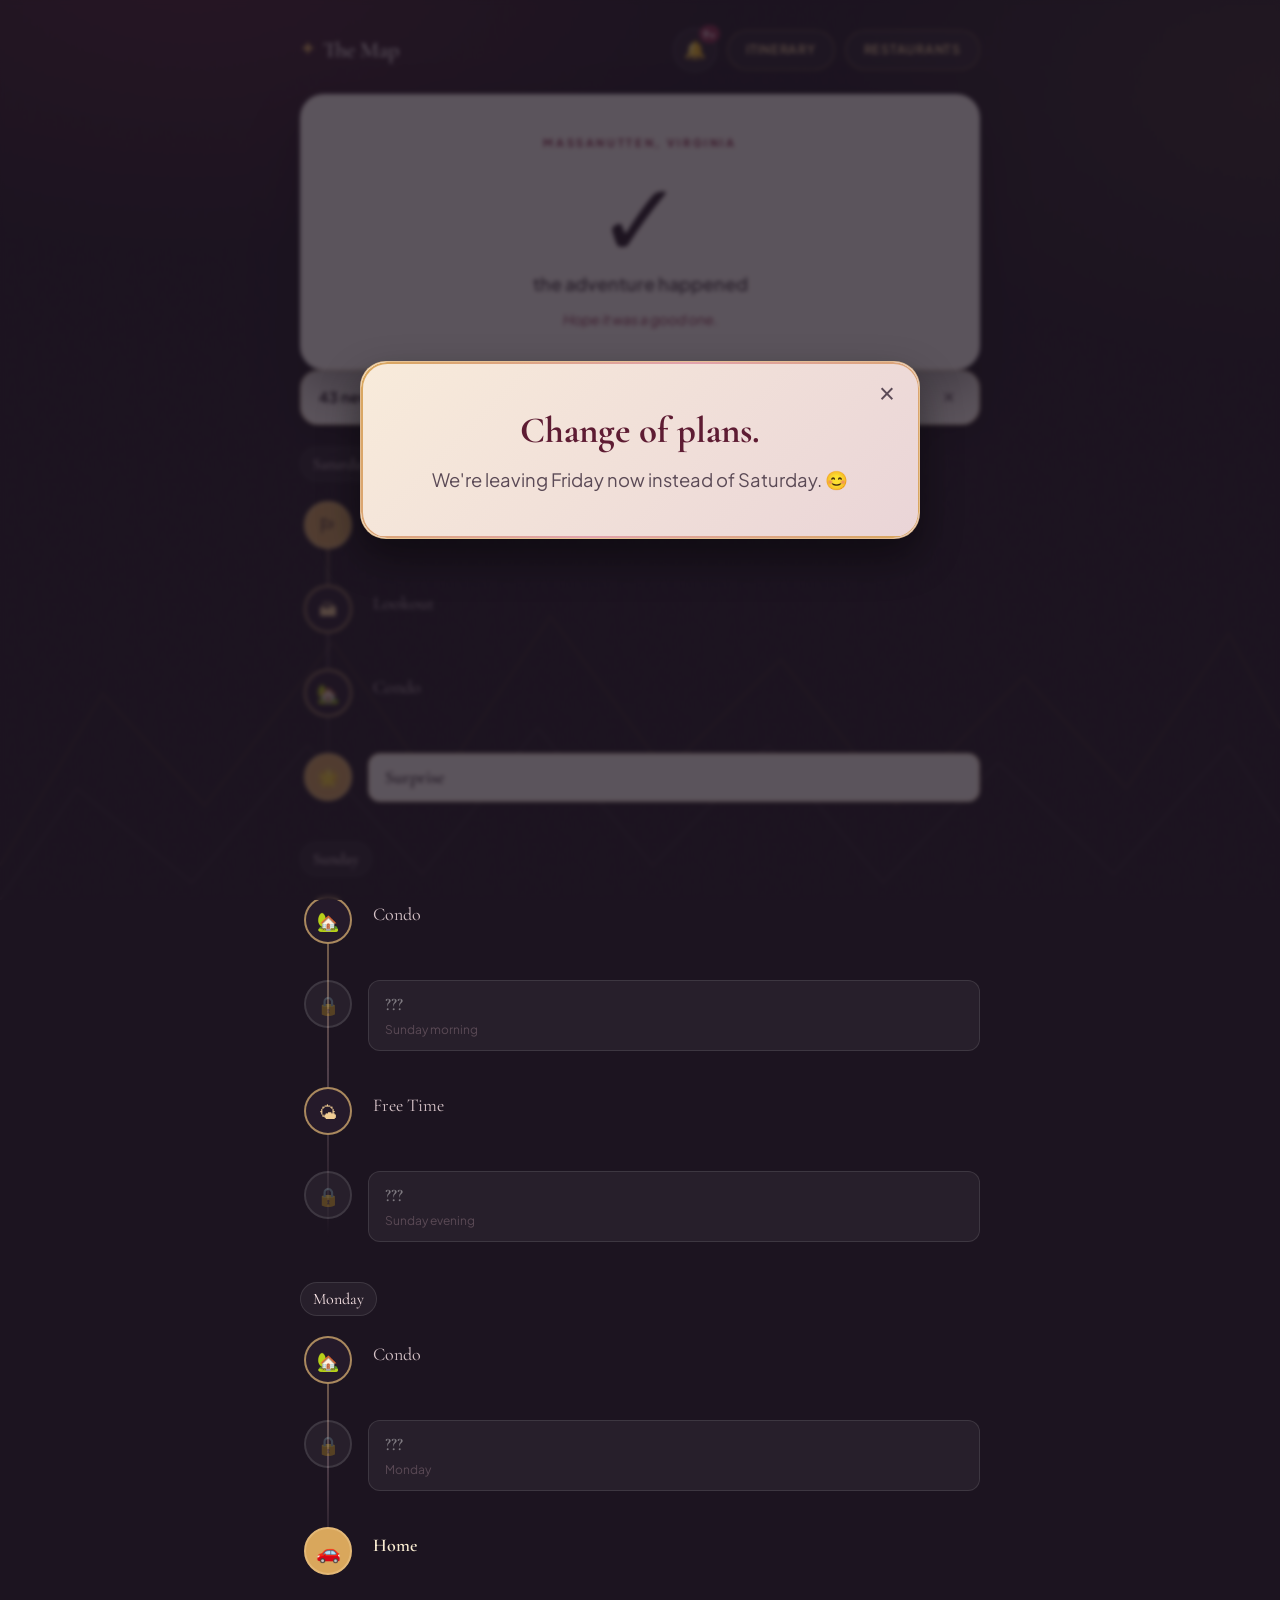
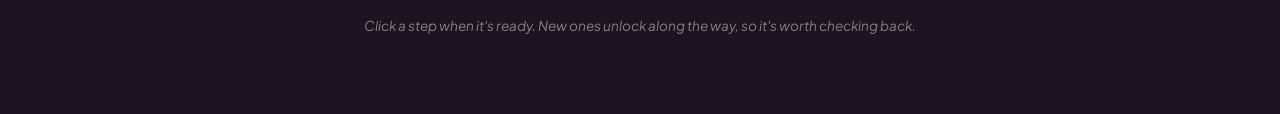
==== commit 3aa6963b: "Hide restaurants tab until itinerary unlocks" ====
--- a/index.html
+++ b/index.html
@@ -35,7 +35,7 @@
           🔔<span class="notif-bell-count hidden" id="notif-bell-count">0</span>
         </button>
         <a href="itinerary.html" class="nav-link" id="itin-nav-link">Itinerary</a>
-        <a href="restaurants.html" class="nav-link">Restaurants</a>
+        <a href="restaurants.html" class="nav-link" id="rest-nav-link">Restaurants</a>
       </div>
     </div>
 
@@ -104,6 +104,7 @@
     }
     document.addEventListener("DOMContentLoaded", function () {
       var link = document.getElementById("itin-nav-link");
+      var restLink = document.getElementById("rest-nav-link");
       var now = new Date();
       var params = new URLSearchParams(window.location.search);
       var sim = params.get("simDate");
@@ -111,6 +112,9 @@
       if (now < parseConfigDate(CONFIG.itinerary.unlocksAt)) {
         link.classList.add("disabled");
         link.setAttribute("aria-disabled", "true");
+        // restaurants only make sense once we're actually there — stay
+        // fully hidden (not just grayed out) until the itinerary unlocks
+        if (restLink) restLink.classList.add("hidden");
       }
     });
   </script>
--- a/styles.css
+++ b/styles.css
@@ -368,6 +368,7 @@
   border-color: rgba(255,255,255,0.15);
   color: rgba(255,255,255,0.4);
 }
+.nav-link.hidden { display: none; }
 
 /* ---------------- FOOTER NOTE ---------------- */
 .footer-note {
